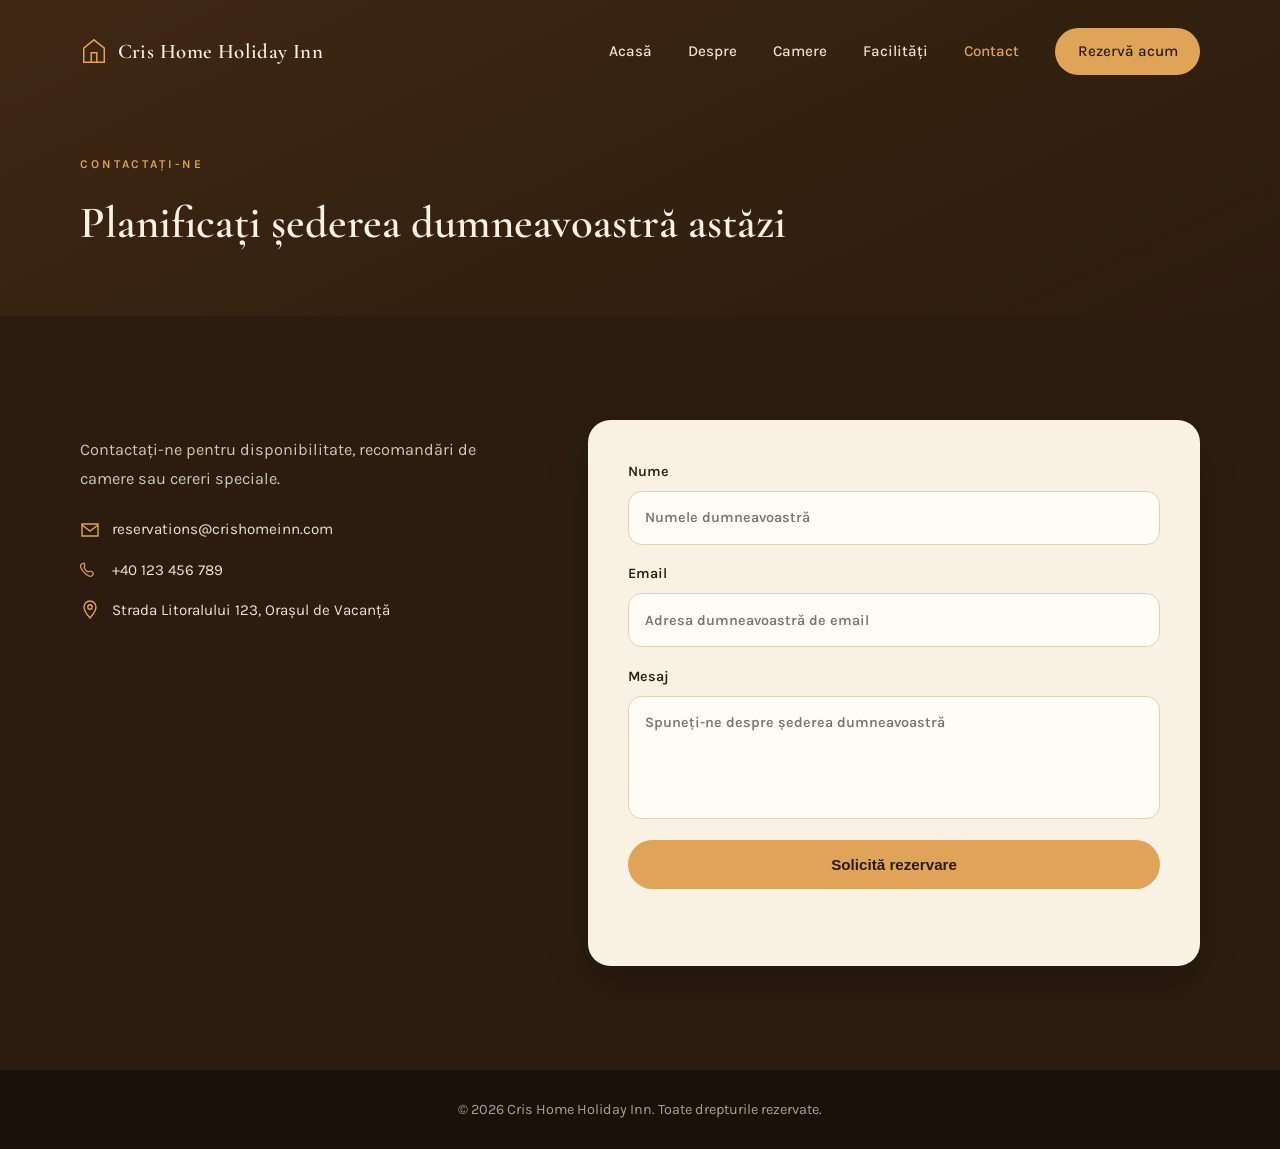
==== contact.html @ a29399f2 "Rustic redesign + split into multi-page site Co-Authored-By: Claude Sonnet 5 <noreply@anthropic.com>" ====
<!DOCTYPE html>
<html lang="ro">
  <head>
    <meta charset="UTF-8" />
    <meta name="viewport" content="width=device-width, initial-scale=1.0" />
    <title>Contact — Cris Home Holiday Inn</title>
    <meta
      name="description"
      content="Contactați Cris Home Holiday Inn pentru rezervări și întrebări."
    />
    <link rel="preconnect" href="https://fonts.googleapis.com" />
    <link rel="preconnect" href="https://fonts.gstatic.com" crossorigin />
    <link
      href="https://fonts.googleapis.com/css2?family=Cormorant+Garamond:wght@500;600;700&family=Karla:wght@400;500;600;700&display=swap"
      rel="stylesheet"
    />
    <link rel="stylesheet" href="styles.css" />
  </head>
  <body>
    <header class="page-hero">
      <nav class="nav container">
        <a class="brand" href="index.html">
          <svg width="28" height="28" viewBox="0 0 30 30" aria-hidden="true">
            <path d="M15 3 L26 12 V27 H4 V12 Z" fill="none" stroke="#e0a458" stroke-width="1.6" />
            <path d="M12 27 V17 H18 V27" fill="none" stroke="#e0a458" stroke-width="1.6" />
          </svg>
          <span>Cris Home Holiday Inn</span>
        </a>
        <button class="menu-toggle" aria-label="Deschide meniul">☰</button>
        <div class="nav-links">
          <a href="index.html">Acasă</a>
          <a href="despre.html">Despre</a>
          <a href="camere.html">Camere</a>
          <a href="facilitati.html">Facilități</a>
          <a class="active" href="contact.html">Contact</a>
          <a class="nav-cta" href="contact.html">Rezervă acum</a>
        </div>
      </nav>
      <div class="page-hero-content container">
        <p class="eyebrow">Contactați-ne</p>
        <h1>Planificați șederea dumneavoastră astăzi</h1>
      </div>
    </header>

    <main>
      <section class="section section-contact">
        <div class="container contact-grid">
          <div class="contact-info">
            <p class="contact-lead">
              Contactați-ne pentru disponibilitate, recomandări de camere sau cereri speciale.
            </p>
            <ul class="contact-list">
              <li>
                <svg width="20" height="20" viewBox="0 0 20 20" aria-hidden="true"><path d="M2 4 h16 v12 h-16 Z" fill="none" stroke="#e0a458" stroke-width="1.4" /><path d="M2 5 l8 6 8 -6" fill="none" stroke="#e0a458" stroke-width="1.4" /></svg>
                <span>reservations@crishomeinn.com</span>
              </li>
              <li>
                <svg width="20" height="20" viewBox="0 0 20 20" aria-hidden="true"><path d="M4 3 c1 2 1 3 0.4 4 c-1 1.2 3 5.6 4.2 4.6 c1 -0.6 2 -0.6 4 0.4 c1 0.5 1 3 -1 4 c-3 1.6 -9 -4.4 -10.6 -8 c-1 -2 -0.6 -4 3 -5 Z" fill="none" stroke="#e0a458" stroke-width="1.2" /></svg>
                <span>+40 123 456 789</span>
              </li>
              <li>
                <svg width="20" height="20" viewBox="0 0 20 20" aria-hidden="true"><path d="M10 18 c4 -4.5 6 -8 6 -11 a6 6 0 0 0 -12 0 c0 3 2 6.5 6 11 Z" fill="none" stroke="#e0a458" stroke-width="1.4" /><circle cx="10" cy="7" r="2.2" fill="none" stroke="#e0a458" stroke-width="1.4" /></svg>
                <span>Strada Litoralului 123, Orașul de Vacanță</span>
              </li>
            </ul>
          </div>

          <form class="contact-form" id="booking-form">
            <label>
              Nume
              <input type="text" name="name" placeholder="Numele dumneavoastră" required />
            </label>
            <label>
              Email
              <input type="email" name="email" placeholder="Adresa dumneavoastră de email" required />
            </label>
            <label>
              Mesaj
              <textarea name="message" rows="4" placeholder="Spuneți-ne despre șederea dumneavoastră"></textarea>
            </label>
            <button class="btn btn-primary" type="submit">Solicită rezervare</button>
            <p class="form-message" id="form-message" aria-live="polite"></p>
          </form>
        </div>
      </section>
    </main>

    <footer class="footer">
      <div class="container footer-content">
        <p>© 2026 Cris Home Holiday Inn. Toate drepturile rezervate.</p>
      </div>
    </footer>

    <script src="script.js"></script>
  </body>
</html>
---- styles.css ----
:root {
  --primary: #402714;
  --primary-dark: #2c1c10;
  --primary-darker: #1c1108;
  --accent: #e0a458;
  --accent-soft: #f1ddb8;
  --accent-soft-text: #6b4522;
  --text: #2b1c10;
  --muted: #6b5744;
  --bg: #faf3e6;
  --bg-alt: #f3e4cd;
  --white: #fffcf6;
  --border: #e6d4b3;
}

* {
  box-sizing: border-box;
}

body {
  margin: 0;
  font-family: "Karla", -apple-system, BlinkMacSystemFont, sans-serif;
  color: var(--text);
  background: var(--bg);
  line-height: 1.6;
}

h1,
h2,
h3 {
  font-family: "Cormorant Garamond", Georgia, serif;
  margin: 0;
}

img {
  max-width: 100%;
}

a {
  color: inherit;
  text-decoration: none;
}

.container {
  width: min(1120px, calc(100% - 2rem));
  margin: 0 auto;
}

/* ===== Hero ===== */

.hero {
  position: relative;
  background: linear-gradient(155deg, var(--primary) 0%, #33210f 55%, var(--primary-dark) 100%);
  color: var(--white);
  min-height: 100vh;
  overflow: hidden;
}

.hero-decor {
  position: absolute;
  inset: 0;
  pointer-events: none;
}

.hero-decor-rings {
  position: absolute;
  top: -160px;
  right: -140px;
  opacity: 0.5;
}

.hero-decor-waves {
  position: absolute;
  bottom: -80px;
  left: -200px;
  opacity: 0.9;
  width: 100%;
  max-width: 900px;
}

.nav {
  position: relative;
  display: flex;
  justify-content: space-between;
  align-items: center;
  padding: 1.75rem 0;
}

.brand {
  display: flex;
  align-items: center;
  gap: 0.6rem;
  font-family: "Cormorant Garamond", serif;
  font-weight: 600;
  font-size: 1.3rem;
  letter-spacing: 0.02em;
  color: #f8f1e4;
}

.nav-links {
  display: flex;
  align-items: center;
  gap: 2.25rem;
}

.nav-links a {
  color: #ede3d1;
  font-size: 0.95rem;
  font-weight: 500;
}

.nav-cta {
  background: var(--accent);
  color: var(--text) !important;
  font-weight: 600;
  padding: 0.7rem 1.4rem;
  border-radius: 999px;
}

.menu-toggle {
  display: none;
  border: 0;
  background: transparent;
  color: var(--white);
  font-size: 1.4rem;
}

.hero-content {
  position: relative;
  display: grid;
  align-items: center;
  min-height: calc(100vh - 100px);
  padding: 3rem 0 4rem;
}

.eyebrow {
  text-transform: uppercase;
  letter-spacing: 0.24em;
  font-size: 0.75rem;
  font-weight: 600;
  color: var(--accent);
  margin-bottom: 0.9rem;
}

.eyebrow-alt {
  color: #a3703a;
}

.hero h1,
.section-heading h2 {
  margin: 0 0 1.1rem;
  line-height: 1.12;
  font-weight: 600;
}

.hero h1 {
  font-size: clamp(2.4rem, 5vw, 3.9rem);
  max-width: 700px;
  color: #f8f1e4;
}

.hero-text {
  max-width: 560px;
  font-size: 1.1rem;
  line-height: 1.75;
  color: #d8cfbd;
}

.hero-actions {
  display: flex;
  gap: 1rem;
  flex-wrap: wrap;
  margin-top: 1.75rem;
}

.btn {
  display: inline-block;
  padding: 1rem 1.9rem;
  border-radius: 999px;
  font-weight: 600;
  font-size: 0.95rem;
  transition: transform 0.2s ease, background 0.2s ease;
}

.btn:hover {
  transform: translateY(-2px);
}

.btn-primary {
  background: var(--accent);
  color: var(--text);
}

.btn-secondary {
  border: 1px solid #8a7458;
  color: var(--white);
}

/* ===== Page hero (subpages) ===== */

.page-hero {
  position: relative;
  background: linear-gradient(155deg, var(--primary) 0%, #33210f 55%, var(--primary-dark) 100%);
  color: var(--white);
}

.page-hero-content {
  padding: 2.5rem 0 3.5rem;
}

.page-hero h1 {
  font-size: clamp(2rem, 4vw, 2.8rem);
  color: #f8f1e4;
  margin: 0;
  font-weight: 600;
}

.nav-links a.active {
  color: var(--accent);
}

/* ===== Sections ===== */

.section {
  padding: 6.5rem 0;
}

.section-alt {
  background: var(--bg-alt);
  padding: 6.5rem 0;
}

.section-heading {
  margin-bottom: 3rem;
  max-width: 620px;
}

.section-heading h2 {
  font-size: clamp(1.9rem, 3vw, 2.5rem);
  color: var(--primary-dark);
}

.teaser-text {
  font-size: 1.05rem;
  line-height: 1.75;
  color: var(--muted);
  max-width: 560px;
  margin: 0 0 1.75rem;
}

/* ===== About ===== */

.about-grid {
  display: grid;
  gap: 1.75rem;
}

.about-section .section-heading {
  margin-bottom: 2.5rem;
}

.about-grid p {
  font-size: 1.1rem;
  line-height: 1.8;
  color: var(--muted);
  margin: 0;
}

.about-highlights {
  display: flex;
  flex-wrap: wrap;
  gap: 2rem 2.5rem;
  margin-top: 0.75rem;
  padding-top: 1.75rem;
  border-top: 1px solid var(--border);
}

.about-highlights span {
  font-family: "Cormorant Garamond", serif;
  font-size: 1.25rem;
  font-weight: 600;
  color: var(--primary-dark);
}

/* ===== Rooms ===== */

.card-grid {
  display: grid;
  gap: 2rem;
  grid-template-columns: repeat(3, minmax(0, 1fr));
}

.card {
  display: flex;
  flex-direction: column;
  background: var(--white);
  border-radius: 1.4rem;
  overflow: hidden;
  box-shadow: 0 20px 40px rgba(26, 47, 37, 0.08);
}

.card-media {
  height: 190px;
  display: flex;
  align-items: center;
  justify-content: center;
}

.card-media-green {
  background: linear-gradient(135deg, #7a5432 0%, #4a2f18 100%);
}

.card-media-amber {
  background: linear-gradient(135deg, #cf8a44 0%, #a05f24 100%);
}

.card-media-dark {
  background: linear-gradient(135deg, #4a3623 0%, #1c1108 100%);
}

.card-body {
  padding: 1.9rem;
  display: flex;
  flex-direction: column;
  gap: 0.9rem;
}

.card-body h3 {
  font-size: 1.5rem;
  color: var(--primary-dark);
}

.card-body p {
  font-size: 0.98rem;
  line-height: 1.7;
  color: var(--muted);
  margin: 0;
}

.tag-row {
  display: flex;
  flex-wrap: wrap;
  gap: 0.5rem;
  margin-top: 0.35rem;
}

.tag {
  font-size: 0.8rem;
  font-weight: 500;
  padding: 0.4rem 0.9rem;
  border-radius: 999px;
  background: var(--accent-soft);
  color: var(--accent-soft-text);
}

/* ===== Amenities ===== */

.amenities-grid {
  display: grid;
  gap: 2.75rem;
  grid-template-columns: repeat(3, minmax(0, 1fr));
}

.amenity {
  display: flex;
  flex-direction: column;
  gap: 1rem;
}

.amenity h3 {
  font-size: 1.3rem;
  color: var(--primary-dark);
}

.amenity p {
  font-size: 0.98rem;
  line-height: 1.7;
  color: var(--muted);
  margin: 0;
}

/* ===== Contact ===== */

.section-contact {
  background: var(--primary-dark);
  padding: 6.5rem 0;
}

.contact-grid {
  display: grid;
  gap: 3.5rem;
  grid-template-columns: 0.85fr 1.15fr;
}

.contact-info {
  color: #f8f1e4;
}

.contact-info h2 {
  font-size: clamp(1.8rem, 3vw, 2.3rem);
  color: #f8f1e4;
}

.contact-lead {
  font-size: 1.02rem;
  line-height: 1.75;
  color: #cfc6b3;
  max-width: 420px;
}

.contact-list {
  list-style: none;
  margin: 1.5rem 0 0;
  padding: 0;
  display: flex;
  flex-direction: column;
  gap: 1rem;
}

.contact-list li {
  display: flex;
  align-items: center;
  gap: 0.75rem;
  font-size: 0.95rem;
  color: #ede3d1;
}

.contact-teaser {
  max-width: 620px;
}

.contact-teaser-cta {
  margin-top: 2rem;
}

.contact-form {
  background: #f8f1e4;
  border: none;
  border-radius: 1.4rem;
  padding: 2.5rem;
  box-shadow: 0 20px 40px rgba(0, 0, 0, 0.2);
  display: grid;
  gap: 1.1rem;
}

.contact-form label {
  display: grid;
  gap: 0.5rem;
  font-weight: 600;
  font-size: 0.9rem;
  color: var(--primary-dark);
}

input,
textarea {
  border: 1px solid #ddd1b8;
  border-radius: 0.85rem;
  padding: 0.9rem 1rem;
  font: inherit;
  background: var(--white);
}

textarea {
  resize: none;
}

.contact-form .btn-primary {
  margin-top: 0.25rem;
  text-align: center;
  border: none;
  cursor: pointer;
}

.form-message {
  min-height: 1.2rem;
  color: var(--accent);
  font-weight: 600;
  margin: 0;
}

/* ===== Footer ===== */

.footer {
  background: var(--primary-darker);
  color: #a9a191;
  padding: 1.75rem 0;
}

.footer-content {
  display: flex;
  justify-content: center;
}

.footer-content p {
  margin: 0;
  font-size: 0.9rem;
}

@media (max-width: 900px) {
  .about-grid,
  .contact-grid {
    grid-template-columns: 1fr;
  }
}

@media (max-width: 800px) {
  .nav-links {
    display: none;
  }

  .menu-toggle {
    display: inline-block;
  }

  .card-grid,
  .amenities-grid {
    grid-template-columns: 1fr;
  }
}
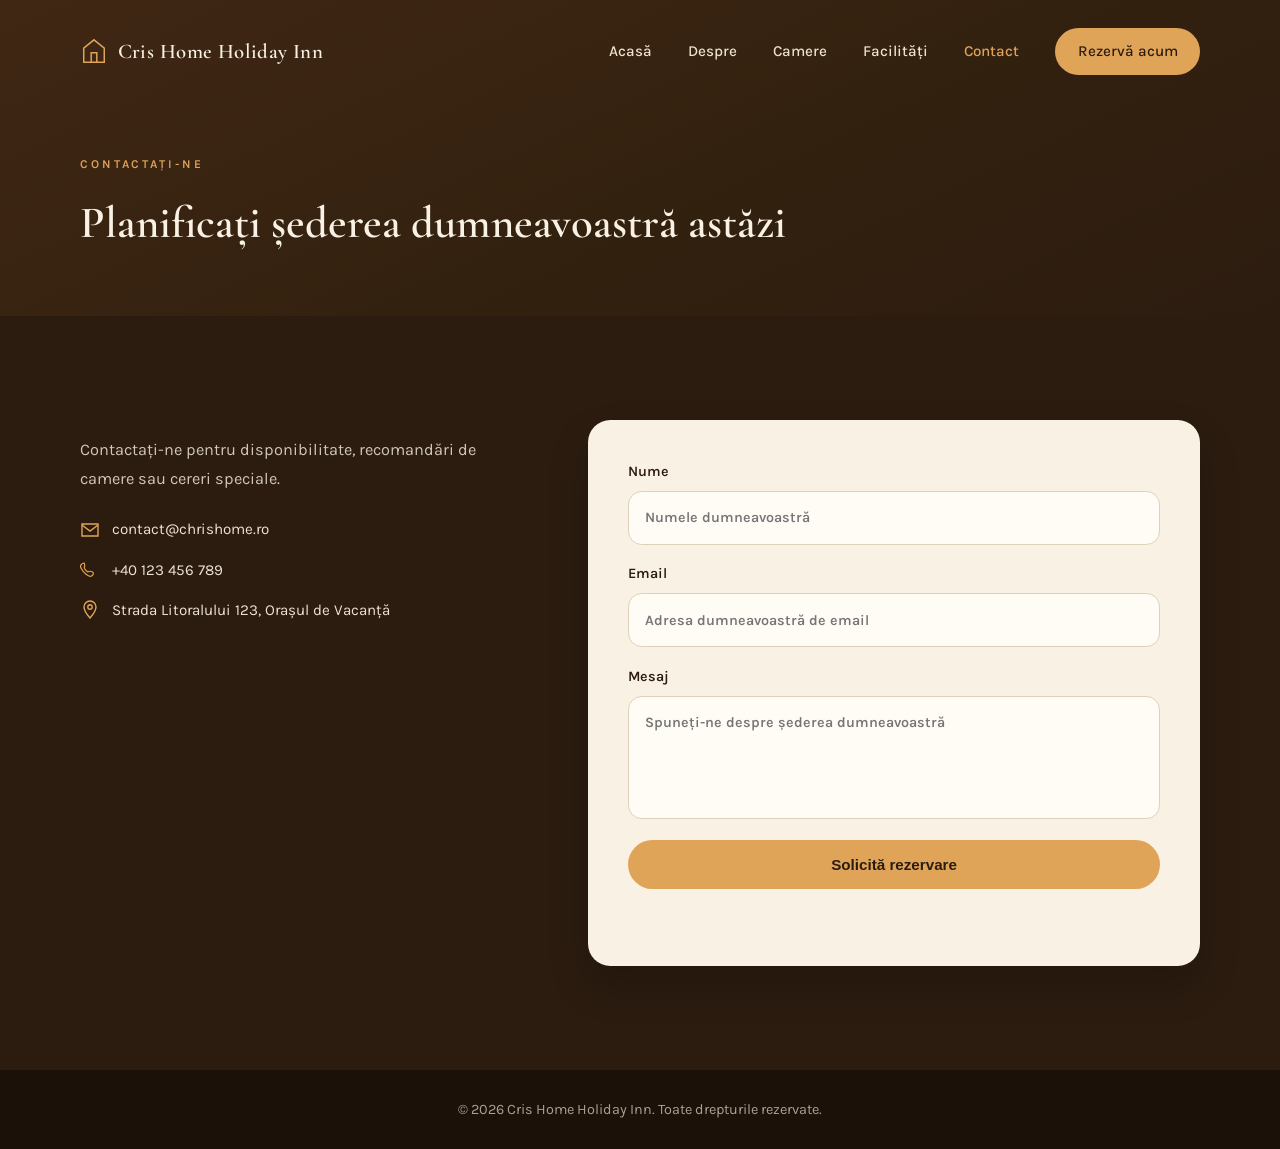
==== commit 3f306e50: "Replace placeholder email with real contact@chrishome.ro address Co-Authored-By: Claude Sonnet 5 <no" ====
--- a/contact.html
+++ b/contact.html
@@ -52,7 +52,7 @@
             <ul class="contact-list">
               <li>
                 <svg width="20" height="20" viewBox="0 0 20 20" aria-hidden="true"><path d="M2 4 h16 v12 h-16 Z" fill="none" stroke="#e0a458" stroke-width="1.4" /><path d="M2 5 l8 6 8 -6" fill="none" stroke="#e0a458" stroke-width="1.4" /></svg>
-                <span>reservations@crishomeinn.com</span>
+                <a href="mailto:contact@chrishome.ro">contact@chrishome.ro</a>
               </li>
               <li>
                 <svg width="20" height="20" viewBox="0 0 20 20" aria-hidden="true"><path d="M4 3 c1 2 1 3 0.4 4 c-1 1.2 3 5.6 4.2 4.6 c1 -0.6 2 -0.6 4 0.4 c1 0.5 1 3 -1 4 c-3 1.6 -9 -4.4 -10.6 -8 c-1 -2 -0.6 -4 3 -5 Z" fill="none" stroke="#e0a458" stroke-width="1.2" /></svg>
